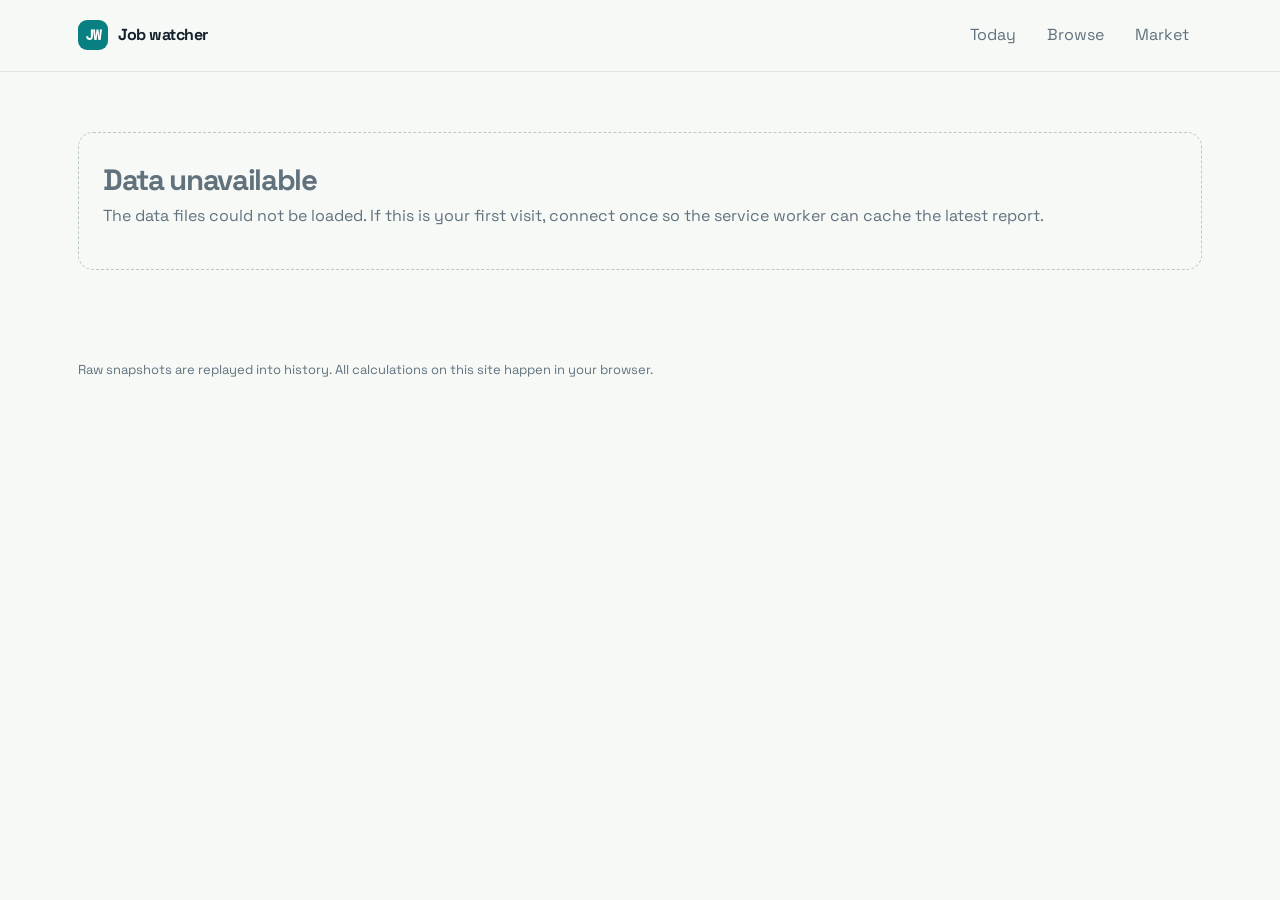
==== index.html @ dec27195 "Add installable reporting site" ====
<!doctype html>
<html lang="en">
<head>
  <meta charset="utf-8"><meta name="viewport" content="width=device-width, initial-scale=1">
  <meta name="theme-color" content="#087f80"><meta name="description" content="A daily, reproducible view of job-board changes.">
  <link rel="manifest" href="manifest.webmanifest"><link rel="stylesheet" href="styles.css"><title>Job watcher · Today</title>
</head>
<body data-page="index">
  <header class="site-header"><nav class="nav"><a class="brand" href="index.html"><span class="brand-mark">JW</span><span>Job watcher</span></a><div class="nav-links"><a class="nav-link" data-page="index" href="index.html">Today</a><a class="nav-link" data-page="browse" href="browse.html">Browse</a><a class="nav-link" data-page="market" href="market.html">Market</a></div></nav></header>
  <main class="main">
    <section class="hero"><div><div class="eyebrow">Daily board intelligence</div><h1>What changed while you were away?</h1><p>One calm place to see new opportunities, departures, and the shape of the market across the boards we watch.</p></div><div class="last-run" data-last-run>Loading latest run…</div></section>
    <section class="count-grid" aria-label="Latest run counts"><div class="count-card"><span class="count-number" data-count="days">—</span><span class="count-label">days with a successful source</span></div><div class="count-card"><span class="count-number" data-count="open">—</span><span class="count-label">open postings</span></div><div class="count-card"><span class="count-number" data-count="new">—</span><span class="count-label">new in your role</span></div><div class="count-card"><span class="count-number" data-count="removed">—</span><span class="count-label">removed today</span></div></section>
    <section class="layout-two"><div class="panel"><div class="eyebrow">Source health</div><h2>Every board, accounted for.</h2><p class="posting-meta">A failed source is visible here without hiding successful sources or stopping the run.</p><ul class="source-list" data-sources></ul></div><div class="panel"><div class="eyebrow">Fresh signals</div><h2>New postings</h2><div class="posting-list" data-new-list></div><div class="eyebrow" style="margin-top:32px">Departures</div><h2>Removed postings</h2><div class="posting-list" data-removed-list></div></div></section>
  </main>
  <footer class="site-footer">Raw snapshots are replayed into history. All calculations on this site happen in your browser.</footer>
  <script src="app.js"></script>
</body>
</html>
---- styles.css ----
@import url('https://fonts.googleapis.com/css2?family=DM+Mono:wght@400;500&family=Space+Grotesk:wght@400;500;600;700&display=swap');

:root { --ink: #14212b; --muted: #61727d; --paper: #f7f9f7; --panel: #ffffff; --line: #dfe7e5; --teal: #087f80; --teal-light: #dff4f1; --coral: #dd5e55; --coral-light: #fee7e1; --gold: #bc8e28; --shadow: 0 18px 50px rgba(20, 33, 43, .08); }
* { box-sizing: border-box; }
html { scroll-behavior: smooth; }
body { margin: 0; color: var(--ink); background: var(--paper); font-family: "Space Grotesk", system-ui, sans-serif; font-size: 16px; line-height: 1.55; }
a { color: inherit; }
.site-header { border-bottom: 1px solid var(--line); background: rgba(247,249,247,.92); position: sticky; top: 0; z-index: 2; backdrop-filter: blur(16px); }
.nav { display: flex; align-items: center; justify-content: space-between; gap: 24px; max-width: 1180px; margin: 0 auto; padding: 16px 28px; }
.brand { display: flex; align-items: center; gap: 10px; text-decoration: none; font-weight: 700; letter-spacing: -.03em; }
.brand-mark { display: grid; place-items: center; width: 30px; height: 30px; border-radius: 9px; color: white; background: var(--teal); font-family: "DM Mono", monospace; font-size: 14px; }
.nav-links { display: flex; gap: 5px; }
.nav-link { padding: 7px 13px; border-radius: 99px; color: var(--muted); text-decoration: none; }
.nav-link:hover, .nav-link.active { color: var(--teal); background: var(--teal-light); }
.main { max-width: 1180px; margin: 0 auto; padding: 60px 28px 90px; }
.hero { display: grid; grid-template-columns: 1fr auto; align-items: end; gap: 30px; margin-bottom: 38px; }
.eyebrow, .section-kicker { color: var(--teal); font-family: "DM Mono", monospace; font-size: 12px; text-transform: uppercase; letter-spacing: .08em; }
h1, h2, h3, p { margin-top: 0; }
h1 { max-width: 780px; margin-bottom: 12px; font-size: clamp(2.4rem, 6vw, 5.2rem); line-height: .98; letter-spacing: -.07em; }
h2 { margin: 7px 0 8px; font-size: clamp(1.4rem, 2.3vw, 2.1rem); line-height: 1.1; letter-spacing: -.045em; }
h3 { margin: 4px 0 5px; font-size: 1.15rem; line-height: 1.2; }
.hero p, .market-section > p { max-width: 650px; color: var(--muted); }
.last-run { color: var(--muted); font-family: "DM Mono", monospace; font-size: 12px; white-space: nowrap; }
.count-grid { display: grid; grid-template-columns: repeat(4, 1fr); gap: 12px; margin: 28px 0 44px; }
.count-card { padding: 22px; border: 1px solid var(--line); border-radius: 18px; background: var(--panel); box-shadow: var(--shadow); }
.count-card:nth-child(2) { background: var(--teal-light); border-color: transparent; }
.count-card:nth-child(4) { background: var(--coral-light); border-color: transparent; }
.count-number { display: block; margin-bottom: 4px; font-size: 2.7rem; font-weight: 700; line-height: 1; letter-spacing: -.07em; }
.count-label { color: var(--muted); font-size: 14px; }
.layout-two { display: grid; grid-template-columns: .75fr 1.25fr; gap: 22px; align-items: start; }
.panel { padding: 25px; border: 1px solid var(--line); border-radius: 20px; background: var(--panel); box-shadow: var(--shadow); }
.panel h2 { font-size: 1.45rem; }
.source-list { padding: 0; margin: 18px 0 0; list-style: none; }
.source-list li { display: grid; grid-template-columns: 10px 1fr auto; gap: 9px; align-items: center; padding: 12px 0; border-bottom: 1px solid var(--line); font-size: 14px; }
.source-list li:last-child { border-bottom: 0; }
.source-count { color: var(--muted); font-family: "DM Mono", monospace; font-size: 12px; }
.source-error { grid-column: 2 / -1; color: var(--coral); font-size: 12px; overflow-wrap: anywhere; }
.source-dot { width: 8px; height: 8px; border-radius: 50%; background: var(--coral); }
.source-dot.ok { background: var(--teal); }
.posting-list { display: grid; gap: 10px; }
.posting-card { display: grid; grid-template-columns: 28px 1fr auto; gap: 12px; align-items: center; padding: 16px; border: 1px solid var(--line); border-radius: 15px; background: var(--panel); }
.posting-card:hover { border-color: #a9d8d4; }
.posting-main { min-width: 0; }
.posting-main h3 a { text-decoration: none; }
.posting-main h3 a:hover { color: var(--teal); }
.posting-meta { margin: 0; color: var(--muted); font-size: 13px; }
.star { align-self: start; padding: 0; border: 0; color: var(--muted); background: none; cursor: pointer; font-size: 25px; line-height: 1; }
.star.saved { color: var(--gold); }
.apply-link { padding: 8px 13px; border: 1px solid var(--teal); border-radius: 99px; color: var(--teal); text-decoration: none; font-size: 13px; font-weight: 600; }
.apply-link:hover { color: white; background: var(--teal); }
.empty-state, .error-state { padding: 24px; border: 1px dashed #b9c9c6; border-radius: 15px; color: var(--muted); }
.toolbar { display: grid; grid-template-columns: minmax(170px, 1fr) repeat(4, minmax(130px, 180px)); gap: 10px; align-items: center; margin: 22px 0 16px; }
.field { width: 100%; padding: 11px 12px; border: 1px solid var(--line); border-radius: 10px; color: var(--ink); background: var(--panel); font: inherit; }
.switch-field { display: flex; align-items: center; gap: 9px; white-space: nowrap; font-size: 14px; }
.switch-field input { width: 38px; height: 21px; accent-color: var(--teal); }
.browse-meta { display: flex; align-items: baseline; justify-content: space-between; gap: 16px; margin-bottom: 13px; }
.browse-meta p { color: var(--muted); font-family: "DM Mono", monospace; font-size: 12px; }
.market-intro { max-width: 690px; margin-bottom: 34px; }
.market-grid { display: grid; grid-template-columns: repeat(2, minmax(0, 1fr)); gap: 20px; }
.market-section { min-height: 340px; padding: 26px; border: 1px solid var(--line); border-radius: 20px; background: var(--panel); box-shadow: var(--shadow); }
.market-section:first-child { grid-column: 1 / -1; }
.market-section > p { font-size: 14px; }
.bar-chart { display: flex; align-items: end; gap: 6px; min-height: 160px; padding-top: 20px; overflow-x: auto; }
.bar-column { display: grid; grid-template-rows: 20px 1fr 26px; align-items: end; min-width: max(26px, calc(100% / var(--bar-count))); height: 160px; text-align: center; }
.bar { width: min(30px, 80%); min-height: 4px; margin: 0 auto; border-radius: 6px 6px 2px 2px; }
.bar.teal { background: var(--teal); }.bar.coral { background: var(--coral); }.bar.gold { background: var(--gold); }
.bar-value { font-family: "DM Mono", monospace; font-size: 11px; }
.bar-label { overflow: hidden; color: var(--muted); font-family: "DM Mono", monospace; font-size: 10px; text-overflow: ellipsis; white-space: nowrap; }
.dual-chart { display: grid; grid-template-columns: 1fr 1fr; gap: 24px; }
.legend { display: block; margin-top: 8px; color: var(--muted); font-family: "DM Mono", monospace; font-size: 11px; }.teal-key::before, .coral-key::before { display: inline-block; width: 8px; height: 8px; margin-right: 5px; border-radius: 50%; content: ""; }.teal-key::before { background: var(--teal); }.coral-key::before { background: var(--coral); }
.chart-empty { display: grid; place-items: center; min-height: 160px; color: var(--muted); font-size: 13px; }
.site-footer { max-width: 1180px; margin: 0 auto; padding: 0 28px 35px; color: var(--muted); font-size: 13px; }
@media (max-width: 800px) { .hero, .layout-two, .market-grid { grid-template-columns: 1fr; }.market-section:first-child { grid-column: auto; }.count-grid { grid-template-columns: repeat(2, 1fr); }.toolbar { grid-template-columns: 1fr 1fr; }.toolbar .search { grid-column: 1 / -1; }.nav { align-items: flex-start; }.nav-links { flex-wrap: wrap; justify-content: end; } }
@media (max-width: 520px) { .main { padding: 38px 17px 60px; }.nav { padding: 13px 17px; }.brand span:last-child { display: none; }.nav-links { gap: 0; }.nav-link { padding: 6px 8px; font-size: 14px; }.count-grid { gap: 8px; }.count-card { padding: 16px; }.count-number { font-size: 2.2rem; }.posting-card { grid-template-columns: 25px 1fr; }.apply-link { grid-column: 2; justify-self: start; }.dual-chart { grid-template-columns: 1fr; } }
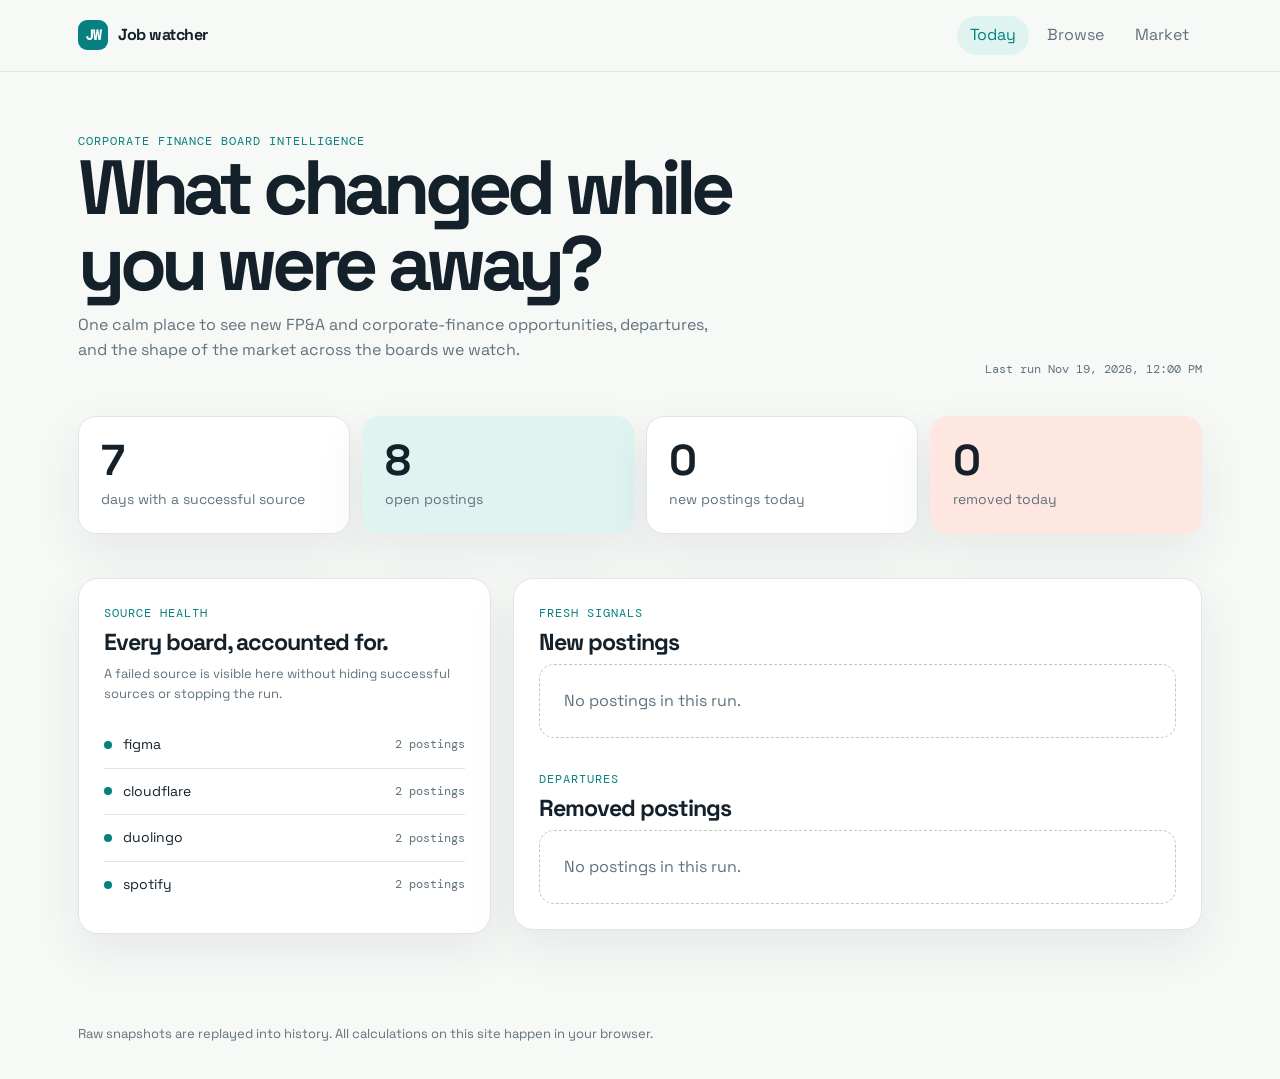
==== commit 7d28093e: "Adapt watcher to corporate finance sources" ====
--- a/index.html
+++ b/index.html
@@ -2,14 +2,14 @@
 <html lang="en">
 <head>
   <meta charset="utf-8"><meta name="viewport" content="width=device-width, initial-scale=1">
-  <meta name="theme-color" content="#087f80"><meta name="description" content="A daily, reproducible view of job-board changes.">
+  <meta name="theme-color" content="#087f80"><meta name="description" content="A daily, reproducible view of corporate-finance job-board changes.">
   <link rel="manifest" href="manifest.webmanifest"><link rel="stylesheet" href="styles.css"><title>Job watcher · Today</title>
 </head>
 <body data-page="index">
   <header class="site-header"><nav class="nav"><a class="brand" href="index.html"><span class="brand-mark">JW</span><span>Job watcher</span></a><div class="nav-links"><a class="nav-link" data-page="index" href="index.html">Today</a><a class="nav-link" data-page="browse" href="browse.html">Browse</a><a class="nav-link" data-page="market" href="market.html">Market</a></div></nav></header>
   <main class="main">
-    <section class="hero"><div><div class="eyebrow">Daily board intelligence</div><h1>What changed while you were away?</h1><p>One calm place to see new opportunities, departures, and the shape of the market across the boards we watch.</p></div><div class="last-run" data-last-run>Loading latest run…</div></section>
-    <section class="count-grid" aria-label="Latest run counts"><div class="count-card"><span class="count-number" data-count="days">—</span><span class="count-label">days with a successful source</span></div><div class="count-card"><span class="count-number" data-count="open">—</span><span class="count-label">open postings</span></div><div class="count-card"><span class="count-number" data-count="new">—</span><span class="count-label">new in your role</span></div><div class="count-card"><span class="count-number" data-count="removed">—</span><span class="count-label">removed today</span></div></section>
+    <section class="hero"><div><div class="eyebrow">Corporate finance board intelligence</div><h1>What changed while you were away?</h1><p>One calm place to see new FP&amp;A and corporate-finance opportunities, departures, and the shape of the market across the boards we watch.</p></div><div class="last-run" data-last-run>Loading latest run…</div></section>
+    <section class="count-grid" aria-label="Latest run counts"><div class="count-card"><span class="count-number" data-count="days">—</span><span class="count-label">days with a successful source</span></div><div class="count-card"><span class="count-number" data-count="open">—</span><span class="count-label">open postings</span></div><div class="count-card"><span class="count-number" data-count="new">—</span><span class="count-label">new postings today</span></div><div class="count-card"><span class="count-number" data-count="removed">—</span><span class="count-label">removed today</span></div></section>
     <section class="layout-two"><div class="panel"><div class="eyebrow">Source health</div><h2>Every board, accounted for.</h2><p class="posting-meta">A failed source is visible here without hiding successful sources or stopping the run.</p><ul class="source-list" data-sources></ul></div><div class="panel"><div class="eyebrow">Fresh signals</div><h2>New postings</h2><div class="posting-list" data-new-list></div><div class="eyebrow" style="margin-top:32px">Departures</div><h2>Removed postings</h2><div class="posting-list" data-removed-list></div></div></section>
   </main>
   <footer class="site-footer">Raw snapshots are replayed into history. All calculations on this site happen in your browser.</footer>
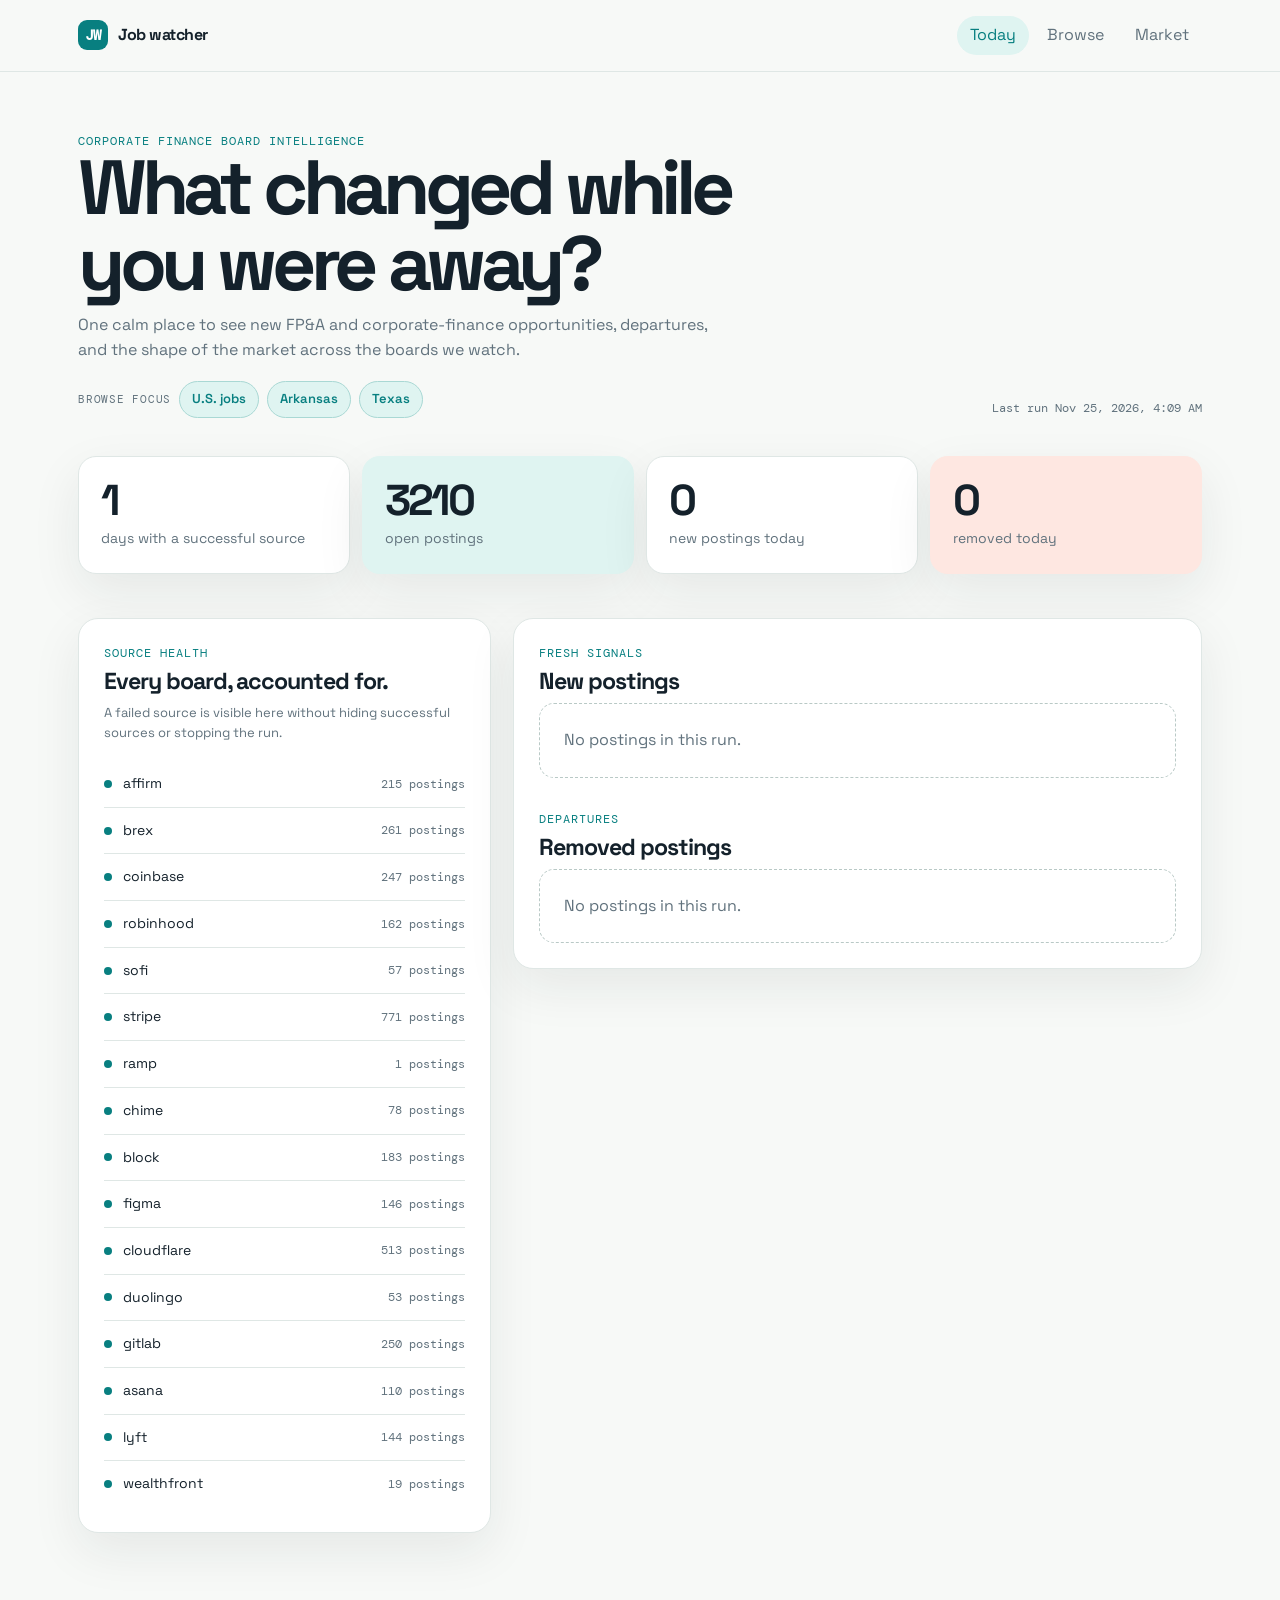
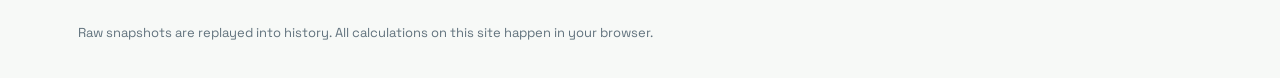
==== commit e215908a: "Show regional focus links on Today page" ====
--- a/index.html
+++ b/index.html
@@ -8,7 +8,7 @@
 <body data-page="index">
   <header class="site-header"><nav class="nav"><a class="brand" href="index.html"><span class="brand-mark">JW</span><span>Job watcher</span></a><div class="nav-links"><a class="nav-link" data-page="index" href="index.html">Today</a><a class="nav-link" data-page="browse" href="browse.html">Browse</a><a class="nav-link" data-page="market" href="market.html">Market</a></div></nav></header>
   <main class="main">
-    <section class="hero"><div><div class="eyebrow">Corporate finance board intelligence</div><h1>What changed while you were away?</h1><p>One calm place to see new FP&amp;A and corporate-finance opportunities, departures, and the shape of the market across the boards we watch.</p></div><div class="last-run" data-last-run>Loading latest run…</div></section>
+    <section class="hero"><div><div class="eyebrow">Corporate finance board intelligence</div><h1>What changed while you were away?</h1><p>One calm place to see new FP&amp;A and corporate-finance opportunities, departures, and the shape of the market across the boards we watch.</p><div class="focus-links"><span class="focus-label">Browse focus</span><a href="browse.html?region=us">U.S. jobs</a><a href="browse.html?region=arkansas">Arkansas</a><a href="browse.html?region=texas">Texas</a></div></div><div class="last-run" data-last-run>Loading latest run…</div></section>
     <section class="count-grid" aria-label="Latest run counts"><div class="count-card"><span class="count-number" data-count="days">—</span><span class="count-label">days with a successful source</span></div><div class="count-card"><span class="count-number" data-count="open">—</span><span class="count-label">open postings</span></div><div class="count-card"><span class="count-number" data-count="new">—</span><span class="count-label">new postings today</span></div><div class="count-card"><span class="count-number" data-count="removed">—</span><span class="count-label">removed today</span></div></section>
     <section class="layout-two"><div class="panel"><div class="eyebrow">Source health</div><h2>Every board, accounted for.</h2><p class="posting-meta">A failed source is visible here without hiding successful sources or stopping the run.</p><ul class="source-list" data-sources></ul></div><div class="panel"><div class="eyebrow">Fresh signals</div><h2>New postings</h2><div class="posting-list" data-new-list></div><div class="eyebrow" style="margin-top:32px">Departures</div><h2>Removed postings</h2><div class="posting-list" data-removed-list></div></div></section>
   </main>
--- a/styles.css
+++ b/styles.css
@@ -20,6 +20,10 @@
 h2 { margin: 7px 0 8px; font-size: clamp(1.4rem, 2.3vw, 2.1rem); line-height: 1.1; letter-spacing: -.045em; }
 h3 { margin: 4px 0 5px; font-size: 1.15rem; line-height: 1.2; }
 .hero p, .market-section > p { max-width: 650px; color: var(--muted); }
+.focus-links { display: flex; flex-wrap: wrap; align-items: center; gap: 8px; margin-top: 19px; }
+.focus-links a { padding: 7px 12px; border: 1px solid #a9d8d4; border-radius: 99px; color: var(--teal); background: var(--teal-light); font-size: 13px; font-weight: 600; text-decoration: none; }
+.focus-links a:hover { color: white; background: var(--teal); }
+.focus-label { color: var(--muted); font-family: "DM Mono", monospace; font-size: 11px; text-transform: uppercase; letter-spacing: .07em; }
 .last-run { color: var(--muted); font-family: "DM Mono", monospace; font-size: 12px; white-space: nowrap; }
 .count-grid { display: grid; grid-template-columns: repeat(4, 1fr); gap: 12px; margin: 28px 0 44px; }
 .count-card { padding: 22px; border: 1px solid var(--line); border-radius: 18px; background: var(--panel); box-shadow: var(--shadow); }
